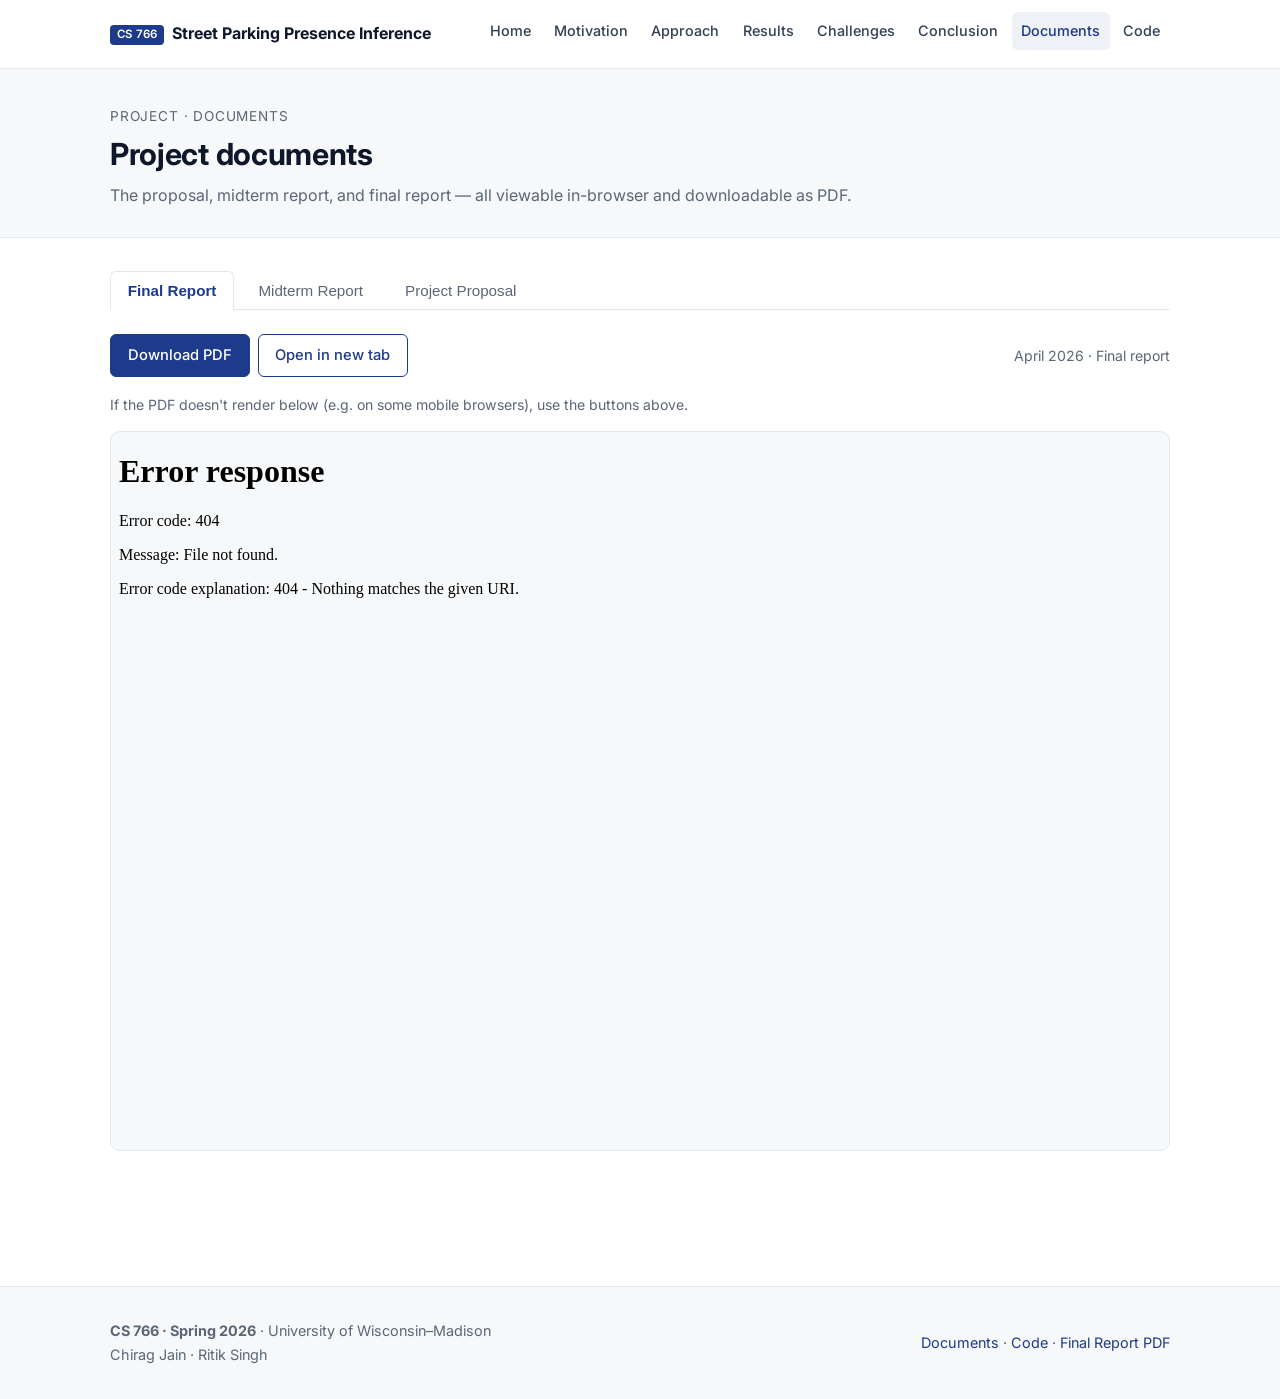
==== documents.html @ 060a1954 "Initial website Multi-page static site for the CS 766 final project (Street Parking Presence Inferen" ====
<!doctype html>
<html lang="en">
<head>
<meta charset="utf-8" />
<meta name="viewport" content="width=device-width, initial-scale=1" />
<title>Documents &middot; Street Parking Presence Inference</title>
<meta name="description" content="Project proposal, midterm report, and final report PDFs for the CS 766 street parking presence inference project." />
<link rel="preconnect" href="https://fonts.googleapis.com" />
<link rel="preconnect" href="https://fonts.gstatic.com" crossorigin />
<link href="https://fonts.googleapis.com/css2?family=Inter:wght@400;500;600;700&family=JetBrains+Mono:wght@400;500&display=swap" rel="stylesheet" />
<link rel="icon" type="image/svg+xml" href="assets/favicon.svg" />
<link rel="icon" type="image/png" sizes="32x32" href="assets/favicon.png" />
<link rel="apple-touch-icon" href="assets/apple-touch-icon.png" />
<link rel="stylesheet" href="assets/css/styles.css" />
<style>
  .doc-tabs {
    display: flex;
    flex-wrap: wrap;
    gap: 0.4rem;
    margin-bottom: 1.5rem;
    border-bottom: 1px solid var(--color-border);
  }
  .doc-tab {
    padding: 0.65rem 1.05rem;
    font-weight: 500;
    font-size: 0.95rem;
    background: transparent;
    border: 1px solid transparent;
    border-bottom: none;
    border-radius: var(--radius-sm) var(--radius-sm) 0 0;
    cursor: pointer;
    color: var(--color-muted);
    transform: translateY(1px);
  }
  .doc-tab:hover { color: var(--color-primary); }
  .doc-tab.active {
    background: white;
    border-color: var(--color-border);
    color: var(--color-primary);
    font-weight: 600;
  }
  .doc-panel { display: none; }
  .doc-panel.active { display: block; }
</style>
</head>
<body>

<nav class="navbar">
  <div class="navbar-inner">
    <a class="nav-brand" href="index.html">
      <span class="nav-brand-tag">CS 766</span>
      <span class="nav-brand-title">Street Parking Presence Inference</span>
    </a>
    <button class="nav-toggle" aria-label="Toggle navigation" aria-expanded="false">&#9776;</button>
    <ul class="nav-links">
      <li><a href="index.html">Home</a></li>
      <li><a href="motivation.html">Motivation</a></li>
      <li><a href="approach.html">Approach</a></li>
      <li><a href="results.html">Results</a></li>
      <li><a href="challenges.html">Challenges</a></li>
      <li><a href="conclusion.html">Conclusion</a></li>
      <li><a href="documents.html">Documents</a></li>
      <li><a href="code.html">Code</a></li>
    </ul>
  </div>
</nav>

<header class="page-hero">
  <div class="container">
    <p class="breadcrumb">Project &middot; Documents</p>
    <h1>Project documents</h1>
    <p>The proposal, midterm report, and final report &mdash; all viewable in-browser and downloadable as PDF.</p>
  </div>
</header>

<main>
<div class="container">

<div class="doc-tabs" role="tablist">
  <button class="doc-tab active" role="tab" data-tab="final" aria-selected="true">Final Report</button>
  <button class="doc-tab" role="tab" data-tab="midterm" aria-selected="false">Midterm Report</button>
  <button class="doc-tab" role="tab" data-tab="proposal" aria-selected="false">Project Proposal</button>
</div>

<!-- Final Report -->
<section class="doc-panel active" id="panel-final" role="tabpanel">
  <div class="pdf-actions">
    <a class="btn" href="assets/pdfs/cs766_report_final.pdf" download>Download PDF</a>
    <a class="btn btn-secondary" href="assets/pdfs/cs766_report_final.pdf" target="_blank" rel="noopener">Open in new tab</a>
    <span class="pdf-meta">April 2026 &middot; Final report</span>
  </div>
  <p class="muted small">If the PDF doesn't render below (e.g. on some mobile browsers), use the buttons above.</p>
  <iframe class="pdf-frame" src="assets/pdfs/cs766_report_final.pdf#view=FitH" title="Final Report"></iframe>
</section>

<!-- Midterm -->
<section class="doc-panel" id="panel-midterm" role="tabpanel">
  <div class="pdf-actions">
    <a class="btn" href="assets/pdfs/cs766_midterm_report.pdf" download>Download PDF</a>
    <a class="btn btn-secondary" href="assets/pdfs/cs766_midterm_report.pdf" target="_blank" rel="noopener">Open in new tab</a>
    <span class="pdf-meta">March 2026 &middot; Midterm progress report</span>
  </div>
  <p class="muted small">Mid-project progress update covering the parking-sign baseline, dataset construction, and initial single-image vs. aggregated experiments.</p>
  <iframe class="pdf-frame" src="assets/pdfs/cs766_midterm_report.pdf#view=FitH" title="Midterm Report"></iframe>
</section>

<!-- Proposal -->
<section class="doc-panel" id="panel-proposal" role="tabpanel">
  <div class="pdf-actions">
    <a class="btn" href="assets/pdfs/cs766_project_proposal.pdf" download>Download PDF</a>
    <a class="btn btn-secondary" href="assets/pdfs/cs766_project_proposal.pdf" target="_blank" rel="noopener">Open in new tab</a>
    <span class="pdf-meta">February 2026 &middot; Project proposal</span>
  </div>
  <p class="muted small">Original proposal: motivation, prior-work survey, planned approach, evaluation plan, and timeline.</p>
  <iframe class="pdf-frame" src="assets/pdfs/cs766_project_proposal.pdf#view=FitH" title="Project Proposal"></iframe>
</section>

</div>
</main>

<footer class="footer">
  <div class="footer-inner">
    <div>
      <strong>CS 766 &middot; Spring 2026</strong> &middot; University of Wisconsin&ndash;Madison<br />
      Chirag Jain &middot; Ritik Singh
    </div>
    <div>
      <a href="documents.html">Documents</a> &middot;
      <a href="code.html">Code</a> &middot;
      <a href="assets/pdfs/cs766_report_final.pdf" target="_blank" rel="noopener">Final Report PDF</a>
    </div>
  </div>
</footer>

<script src="assets/js/main.js"></script>
<script>
  (function () {
    const tabs = document.querySelectorAll('.doc-tab');
    const panels = document.querySelectorAll('.doc-panel');
    tabs.forEach((tab) => {
      tab.addEventListener('click', () => {
        const id = tab.dataset.tab;
        tabs.forEach((t) => {
          const isActive = t === tab;
          t.classList.toggle('active', isActive);
          t.setAttribute('aria-selected', String(isActive));
        });
        panels.forEach((p) => {
          p.classList.toggle('active', p.id === 'panel-' + id);
        });
      });
    });
  })();
</script>
</body>
</html>
---- assets/css/styles.css ----
/* ---------- Reset & base ---------- */
*, *::before, *::after { box-sizing: border-box; }

:root {
  --color-bg: #ffffff;
  --color-surface: #f7f8fa;
  --color-surface-2: #eef1f6;
  --color-border: #e3e7ee;
  --color-text: #1f2937;
  --color-muted: #5b6677;
  --color-primary: #1e3a8a;
  --color-primary-hover: #1d4ed8;
  --color-accent: #b91c1c;
  --color-success: #166534;
  --shadow-sm: 0 1px 2px rgba(15, 23, 42, 0.05);
  --shadow-md: 0 4px 12px rgba(15, 23, 42, 0.06);
  --radius-sm: 6px;
  --radius-md: 10px;
  --radius-lg: 14px;
  --maxw: 1100px;
  --maxw-narrow: 880px;
}

html { scroll-behavior: smooth; }

body {
  margin: 0;
  font-family: "Inter", -apple-system, BlinkMacSystemFont, "Segoe UI", Roboto, Oxygen, Ubuntu, Cantarell, "Helvetica Neue", Arial, sans-serif;
  font-size: 16px;
  line-height: 1.65;
  color: var(--color-text);
  background: var(--color-bg);
  -webkit-font-smoothing: antialiased;
  -moz-osx-font-smoothing: grayscale;
}

a {
  color: var(--color-primary);
  text-decoration: none;
  border-bottom: 1px solid transparent;
  transition: color 0.15s ease, border-color 0.15s ease;
}
a:hover { color: var(--color-primary-hover); border-bottom-color: currentColor; }

h1, h2, h3, h4 {
  color: #0f172a;
  line-height: 1.25;
  margin: 0 0 0.6em;
  font-weight: 700;
}
h1 { font-size: 2.1rem; letter-spacing: -0.01em; }
h2 { font-size: 1.55rem; letter-spacing: -0.005em; margin-top: 2em; }
h3 { font-size: 1.2rem; margin-top: 1.6em; color: #1e293b; }
h4 { font-size: 1.02rem; margin-top: 1.2em; color: #334155; }

p { margin: 0 0 1em; }

ul, ol { padding-left: 1.4em; margin: 0 0 1em; }
li { margin-bottom: 0.35em; }

code, pre {
  font-family: "JetBrains Mono", "Fira Code", ui-monospace, SFMono-Regular, Menlo, monospace;
  font-size: 0.92em;
}
code {
  background: var(--color-surface-2);
  padding: 0.12em 0.4em;
  border-radius: 4px;
  color: #0f172a;
}

hr { border: none; border-top: 1px solid var(--color-border); margin: 2.5em 0; }

/* ---------- Layout ---------- */
.container {
  max-width: var(--maxw);
  margin: 0 auto;
  padding: 0 1.25rem;
}
.container-narrow {
  max-width: var(--maxw-narrow);
  margin: 0 auto;
  padding: 0 1.25rem;
}

main { padding: 2rem 0 4rem; }

/* ---------- Navbar ---------- */
.navbar {
  position: sticky;
  top: 0;
  z-index: 100;
  background: rgba(255, 255, 255, 0.95);
  backdrop-filter: saturate(180%) blur(8px);
  border-bottom: 1px solid var(--color-border);
}
.navbar-inner {
  max-width: var(--maxw);
  margin: 0 auto;
  padding: 0.75rem 1.25rem;
  display: flex;
  align-items: center;
  justify-content: space-between;
  gap: 1rem;
}
.nav-brand {
  font-weight: 700;
  font-size: 1rem;
  color: #0f172a;
  border-bottom: none;
  display: flex;
  align-items: flex-start;
  gap: 0.5rem;
  line-height: 1.3;
  min-width: 0;
}
.nav-brand:hover { color: var(--color-primary); border-bottom: none; }
.nav-brand-tag {
  flex: 0 0 auto;
  align-self: flex-start;
  background: var(--color-primary);
  color: white;
  font-size: 0.72rem;
  font-weight: 600;
  padding: 3px 7px;
  border-radius: 4px;
  letter-spacing: 0.02em;
  line-height: 1.2;
  /* Sit on the first text line of the wrapped title */
  margin-top: 2px;
  white-space: nowrap;
}
.nav-brand-title {
  display: inline;
  min-width: 0;
}

.nav-links {
  display: flex;
  align-items: center;
  gap: 0.25rem;
  list-style: none;
  margin: 0;
  padding: 0;
}
.nav-links a {
  display: block;
  padding: 0.45rem 0.75rem;
  font-size: 0.92rem;
  font-weight: 500;
  color: #334155;
  border-radius: var(--radius-sm);
  border-bottom: none;
}
.nav-links a:hover {
  background: var(--color-surface);
  color: var(--color-primary);
  border-bottom: none;
}
.nav-links a.active {
  background: var(--color-surface-2);
  color: var(--color-primary);
}

.nav-toggle {
  display: none;
  background: transparent;
  border: 1px solid var(--color-border);
  padding: 0.4rem 0.6rem;
  border-radius: var(--radius-sm);
  cursor: pointer;
  font-size: 1rem;
}

@media (max-width: 980px) {
  .nav-toggle { display: inline-flex; align-items: center; justify-content: center; }
  .nav-links {
    display: none;
    flex-direction: column;
    align-items: stretch;
    width: 100%;
    background: white;
    border-top: 1px solid var(--color-border);
    padding: 0.5rem 1.25rem 0.75rem;
  }
  .nav-links.open { display: flex; }
  .navbar-inner { flex-wrap: wrap; }
  .nav-links a { padding: 0.6rem 0.5rem; }
}

/* Tighten nav-link spacing slightly so 8 items fit comfortably on desktop */
@media (min-width: 981px) {
  .nav-links a { padding: 0.45rem 0.6rem; font-size: 0.9rem; }
}

/* ---------- Hero ---------- */
.hero {
  padding: 3rem 0 2.5rem;
  background: linear-gradient(180deg, #f8fafc 0%, #ffffff 100%);
  border-bottom: 1px solid var(--color-border);
}
.hero h1 {
  font-size: 2.4rem;
  margin-bottom: 0.4em;
  letter-spacing: -0.015em;
}
.hero .subtitle {
  font-size: 1.1rem;
  color: var(--color-muted);
  max-width: 820px;
  margin: 0 auto 1.5em;
  text-align: center;
}
.hero .authors {
  font-size: 1rem;
  color: #334155;
  margin-bottom: 0.4em;
}
.hero .affiliation {
  font-size: 0.95rem;
  color: var(--color-muted);
}
.hero-center { text-align: center; }

.hero-cta {
  display: flex;
  flex-wrap: wrap;
  gap: 0.6rem;
  justify-content: center;
  margin-top: 1.5rem;
}

/* ---------- Buttons ---------- */
.btn {
  display: inline-flex;
  align-items: center;
  gap: 0.45rem;
  padding: 0.55rem 1.05rem;
  background: var(--color-primary);
  color: white;
  font-weight: 500;
  font-size: 0.92rem;
  border-radius: var(--radius-sm);
  border: 1px solid var(--color-primary);
  cursor: pointer;
  transition: background 0.15s ease, transform 0.05s ease;
}
.btn:hover {
  background: var(--color-primary-hover);
  border-color: var(--color-primary-hover);
  color: white;
  border-bottom: 1px solid var(--color-primary-hover);
}
.btn-secondary {
  background: white;
  color: var(--color-primary);
}
.btn-secondary:hover {
  background: var(--color-surface);
  color: var(--color-primary);
}
.btn-ghost {
  background: transparent;
  color: var(--color-primary);
  border-color: var(--color-border);
}
.btn-ghost:hover {
  background: var(--color-surface);
  border-color: var(--color-primary);
  color: var(--color-primary);
}

/* ---------- Section / cards ---------- */
.section { margin: 3rem 0; }
.section-title {
  font-size: 1.7rem;
  margin-bottom: 0.4em;
  letter-spacing: -0.005em;
}
.section-lead {
  font-size: 1.05rem;
  color: var(--color-muted);
  margin-bottom: 1.5em;
}

.card {
  background: white;
  border: 1px solid var(--color-border);
  border-radius: var(--radius-md);
  padding: 1.25rem 1.5rem;
  box-shadow: var(--shadow-sm);
}
.card + .card { margin-top: 1rem; }

.callout {
  border-left: 4px solid var(--color-primary);
  background: var(--color-surface);
  padding: 0.9rem 1.1rem;
  margin: 1.25rem 0;
  border-radius: 0 var(--radius-sm) var(--radius-sm) 0;
}
.callout p:last-child { margin-bottom: 0; }
.callout-warn { border-left-color: #d97706; background: #fffbeb; }
.callout-success { border-left-color: var(--color-success); background: #f0fdf4; }
.callout-note { border-left-color: var(--color-muted); background: var(--color-surface); }

/* Highlight stat blocks */
.stat-grid {
  display: grid;
  grid-template-columns: repeat(auto-fit, minmax(180px, 1fr));
  gap: 1rem;
  margin: 1.25rem 0;
}
.stat {
  background: white;
  border: 1px solid var(--color-border);
  border-radius: var(--radius-md);
  padding: 1rem 1.1rem;
  text-align: center;
}
.stat-value {
  font-size: 1.6rem;
  font-weight: 700;
  color: var(--color-primary);
  line-height: 1.1;
}
.stat-label {
  display: block;
  margin-top: 0.4em;
  font-size: 0.82rem;
  color: var(--color-muted);
  text-transform: uppercase;
  letter-spacing: 0.04em;
}

/* ---------- Tables ---------- */
.table-wrap { overflow-x: auto; margin: 1.25rem 0; }
table {
  width: 100%;
  border-collapse: collapse;
  font-size: 0.94rem;
  background: white;
  border-radius: var(--radius-md);
  overflow: hidden;
  border: 1px solid var(--color-border);
}
th, td {
  text-align: left;
  padding: 0.7rem 0.85rem;
  border-bottom: 1px solid var(--color-border);
}
th {
  background: var(--color-surface);
  font-weight: 600;
  font-size: 0.85rem;
  letter-spacing: 0.02em;
  text-transform: uppercase;
  color: #334155;
}
tbody tr:last-child td { border-bottom: none; }
tbody tr:hover { background: #fafbfd; }
td.num, th.num { text-align: right; font-variant-numeric: tabular-nums; }
.table-caption {
  font-size: 0.88rem;
  color: var(--color-muted);
  margin-top: -0.5em;
  margin-bottom: 1.25em;
  text-align: center;
  font-style: italic;
}

/* ---------- Figures / images ---------- */
.figure {
  margin: 1.5rem 0 1.75rem;
}
.figure img {
  display: block;
  width: 100%;
  height: auto;
  border-radius: var(--radius-md);
  border: 1px solid var(--color-border);
  background: var(--color-surface);
}
.figure-caption {
  font-size: 0.88rem;
  color: var(--color-muted);
  margin-top: 0.6em;
  text-align: center;
  line-height: 1.5;
}

.figure-grid {
  display: grid;
  gap: 0.85rem;
  margin: 1.5rem 0 1.75rem;
}
.figure-grid.cols-2 { grid-template-columns: repeat(2, 1fr); }
.figure-grid.cols-3 { grid-template-columns: repeat(3, 1fr); }
.figure-grid.cols-5 { grid-template-columns: repeat(5, 1fr); }
@media (max-width: 720px) {
  .figure-grid.cols-2,
  .figure-grid.cols-3,
  .figure-grid.cols-5 { grid-template-columns: 1fr; }
}
.figure-grid .figure { margin: 0; }
.figure-grid .figure img { background: white; }
.figure-grid .figure-caption { font-size: 0.8rem; }

.figure-zoom { cursor: zoom-in; transition: transform 0.18s ease; }
.figure-zoom:hover { transform: translateY(-1px); }

/* Lightbox overlay */
.lightbox {
  position: fixed;
  inset: 0;
  background: rgba(15, 23, 42, 0.92);
  display: none;
  align-items: center;
  justify-content: center;
  z-index: 1000;
  padding: 2rem;
  cursor: zoom-out;
}
.lightbox.open { display: flex; }
.lightbox img {
  max-width: 100%;
  max-height: 100%;
  border-radius: var(--radius-md);
  box-shadow: 0 12px 40px rgba(0,0,0,0.5);
}
.lightbox-close {
  position: absolute;
  top: 1rem; right: 1.25rem;
  color: white;
  font-size: 1.5rem;
  background: none;
  border: none;
  cursor: pointer;
}

/* ---------- Page hero (smaller, for non-home pages) ---------- */
.page-hero {
  background: var(--color-surface);
  border-bottom: 1px solid var(--color-border);
  padding: 2.25rem 0 1.75rem;
}
.page-hero h1 {
  font-size: 1.9rem;
  margin-bottom: 0.3em;
}
.page-hero .breadcrumb {
  font-size: 0.85rem;
  color: var(--color-muted);
  text-transform: uppercase;
  letter-spacing: 0.06em;
  margin-bottom: 0.6em;
}
.page-hero p { color: var(--color-muted); margin: 0; max-width: 780px; }

/* ---------- Tags ---------- */
.tag {
  display: inline-block;
  padding: 0.2em 0.65em;
  font-size: 0.78rem;
  font-weight: 600;
  border-radius: 999px;
  background: var(--color-surface-2);
  color: #334155;
  letter-spacing: 0.02em;
}
.tag-primary { background: #dbeafe; color: #1d4ed8; }
.tag-accent { background: #fee2e2; color: var(--color-accent); }
.tag-success { background: #dcfce7; color: var(--color-success); }
.tag-warn { background: #fef3c7; color: #92400e; }

/* ---------- TOC (in-page table of contents) ---------- */
.toc {
  background: var(--color-surface);
  border: 1px solid var(--color-border);
  border-radius: var(--radius-md);
  padding: 1rem 1.25rem;
  margin-bottom: 1.5rem;
}
.toc h4 {
  margin: 0 0 0.5em;
  font-size: 0.82rem;
  text-transform: uppercase;
  letter-spacing: 0.06em;
  color: var(--color-muted);
}
.toc ul,
.toc ol {
  list-style: none;
  padding: 0;
  margin: 0;
  display: grid;
  grid-template-columns: repeat(auto-fit, minmax(240px, 1fr));
  gap: 0.3em 1.25em;
}
.toc ol { counter-reset: toc-counter; }
.toc li { margin: 0; }
.toc ol > li {
  counter-increment: toc-counter;
  display: flex;
  align-items: baseline;
  gap: 0.5em;
}
.toc ol > li::before {
  content: counter(toc-counter) ".";
  flex: 0 0 auto;
  min-width: 1.5em;
  color: var(--color-muted);
  font-weight: 700;
  font-size: 0.85em;
  font-variant-numeric: tabular-nums;
  text-align: right;
}
.toc a {
  font-size: 0.92rem;
  border-bottom: none;
}
.toc a:hover { border-bottom: 1px solid currentColor; }

/* Multi-column hierarchical TOC (used on Results) */
.toc-multi .toc-cols {
  display: grid;
  grid-template-columns: repeat(3, 1fr);
  gap: 0.5rem 2rem;
  align-items: start;
}
@media (max-width: 900px) {
  .toc-multi .toc-cols { grid-template-columns: repeat(2, 1fr); }
}
@media (max-width: 600px) {
  .toc-multi .toc-cols { grid-template-columns: 1fr; }
}
.toc-multi .toc-col + .toc-col { padding-top: 0; }
.toc-multi .toc-section {
  margin: 0 0 0.35em;
  font-weight: 700;
  font-size: 0.95rem;
  color: #0f172a;
}
.toc-multi .toc-section a { color: #0f172a; }
.toc-multi .toc-section a:hover { color: var(--color-primary); }
.toc-multi .toc-sublist {
  list-style: none;
  padding: 0 0 0 0.25rem;
  margin: 0 0 0.85rem;
}
.toc-multi .toc-sublist li { margin: 0 0 0.18em; }
.toc-multi .toc-sublist a { font-size: 0.88rem; }
.toc-prefix {
  display: inline-block;
  min-width: 2.1em;
  margin-right: 0.35em;
  color: var(--color-muted);
  font-weight: 700;
  font-variant-numeric: tabular-nums;
  font-size: 0.82em;
  text-align: right;
}
.toc-multi .toc-section .toc-prefix { color: var(--color-primary); font-size: 0.95em; }

/* ---------- PDF viewer ---------- */
.pdf-frame {
  width: 100%;
  height: 80vh;
  min-height: 600px;
  border: 1px solid var(--color-border);
  border-radius: var(--radius-md);
  background: var(--color-surface);
}
.pdf-actions {
  display: flex;
  flex-wrap: wrap;
  gap: 0.5rem;
  margin-bottom: 1rem;
  align-items: center;
}
.pdf-meta {
  font-size: 0.88rem;
  color: var(--color-muted);
  margin-left: auto;
}

/* ---------- Footer ---------- */
.footer {
  border-top: 1px solid var(--color-border);
  background: var(--color-surface);
  padding: 2rem 0;
  margin-top: 4rem;
  font-size: 0.9rem;
  color: var(--color-muted);
}
.footer-inner {
  max-width: var(--maxw);
  margin: 0 auto;
  padding: 0 1.25rem;
  display: flex;
  flex-wrap: wrap;
  gap: 1rem;
  justify-content: space-between;
  align-items: center;
}

/* ---------- Cards grid (home overview) ---------- */
.cards-grid {
  display: grid;
  grid-template-columns: repeat(auto-fit, minmax(260px, 1fr));
  gap: 1rem;
  margin: 1.5rem 0;
}
.cards-grid .card {
  display: flex;
  flex-direction: column;
}
.cards-grid .card h3 { margin-top: 0; }
.cards-grid .card p { color: var(--color-muted); flex: 1; }
.cards-grid .card a.btn { align-self: flex-start; margin-top: 0.5em; }

/* ---------- Math (KaTeX overrides) ---------- */
.katex-display {
  margin: 1.25em 0 !important;
  overflow-x: auto;
  overflow-y: hidden;
}

/* ---------- Misc ---------- */
.muted { color: var(--color-muted); }
.center { text-align: center; }
.mt-0 { margin-top: 0 !important; }
.mb-0 { margin-bottom: 0 !important; }
.mb-2 { margin-bottom: 1.5rem !important; }
.small { font-size: 0.88rem; }
.divider {
  height: 1px;
  background: var(--color-border);
  margin: 2.5em 0;
  border: none;
}
.kbd {
  display: inline-block;
  padding: 0.1em 0.45em;
  font-family: inherit;
  font-size: 0.85em;
  font-weight: 600;
  background: var(--color-surface-2);
  border: 1px solid var(--color-border);
  border-bottom-width: 2px;
  border-radius: 4px;
}

/* ---------- Cue badges (Sign / Meter / Curb / Aggregation) ---------- */
.cue-tag {
  display: inline-flex;
  align-items: center;
  vertical-align: middle;
  margin-left: 0.55em;
  padding: 0.18em 0.65em;
  font-size: 0.66rem;
  font-weight: 700;
  letter-spacing: 0.06em;
  text-transform: uppercase;
  border-radius: 999px;
  line-height: 1.4;
  white-space: nowrap;
}
.cue-tag::before {
  content: "";
  display: inline-block;
  width: 0.5em;
  height: 0.5em;
  border-radius: 999px;
  margin-right: 0.45em;
  background: currentColor;
  opacity: 0.85;
}
.cue-sign        { background: #dbeafe; color: #1d4ed8; }
.cue-meter       { background: #fef3c7; color: #92400e; }
.cue-curb        { background: #dcfce7; color: #166534; }
.cue-aggregation { background: #ede9fe; color: #6d28d9; }
.cue-all         { background: #f3f4f6; color: #374151; }

/* legend row above sections */
.cue-legend {
  display: flex;
  flex-wrap: wrap;
  gap: 0.5rem;
  margin: 0.25rem 0 1.5rem;
}

/* ---------- Lightbox slideshow controls ---------- */
.lightbox {
  flex-direction: column;
}
.lightbox-stage {
  position: relative;
  display: flex;
  align-items: center;
  justify-content: center;
  width: 100%;
  height: 100%;
  pointer-events: none;
}
.lightbox-stage img { pointer-events: auto; }

.lightbox-prev,
.lightbox-next {
  position: absolute;
  top: 50%;
  transform: translateY(-50%);
  width: 48px;
  height: 48px;
  display: inline-flex;
  align-items: center;
  justify-content: center;
  background: rgba(255, 255, 255, 0.12);
  color: white;
  border: 1px solid rgba(255, 255, 255, 0.2);
  border-radius: 999px;
  font-size: 1.5rem;
  cursor: pointer;
  user-select: none;
  pointer-events: auto;
  transition: background 0.15s ease, transform 0.05s ease;
}
.lightbox-prev:hover,
.lightbox-next:hover { background: rgba(255, 255, 255, 0.25); }
.lightbox-prev { left: 1.25rem; }
.lightbox-next { right: 1.25rem; }
.lightbox-prev[disabled],
.lightbox-next[disabled],
.lightbox-prev[hidden],
.lightbox-next[hidden] { display: none !important; }

.lightbox-counter {
  position: absolute;
  bottom: 1.25rem;
  left: 50%;
  transform: translateX(-50%);
  color: white;
  background: rgba(0, 0, 0, 0.5);
  padding: 0.35rem 0.85rem;
  border-radius: 999px;
  font-size: 0.85rem;
  font-variant-numeric: tabular-nums;
  pointer-events: none;
}
.lightbox-caption {
  position: absolute;
  bottom: 3.5rem;
  left: 50%;
  transform: translateX(-50%);
  max-width: min(900px, calc(100% - 2rem));
  color: white;
  background: rgba(0, 0, 0, 0.5);
  padding: 0.45rem 0.9rem;
  border-radius: 6px;
  font-size: 0.9rem;
  text-align: center;
  pointer-events: none;
}
.lightbox-caption:empty { display: none; }

@media (max-width: 600px) {
  .lightbox-prev, .lightbox-next { width: 40px; height: 40px; font-size: 1.2rem; }
  .lightbox-prev { left: 0.5rem; }
  .lightbox-next { right: 0.5rem; }
  .lightbox-caption { bottom: 3rem; font-size: 0.82rem; padding: 0.35rem 0.7rem; }
}
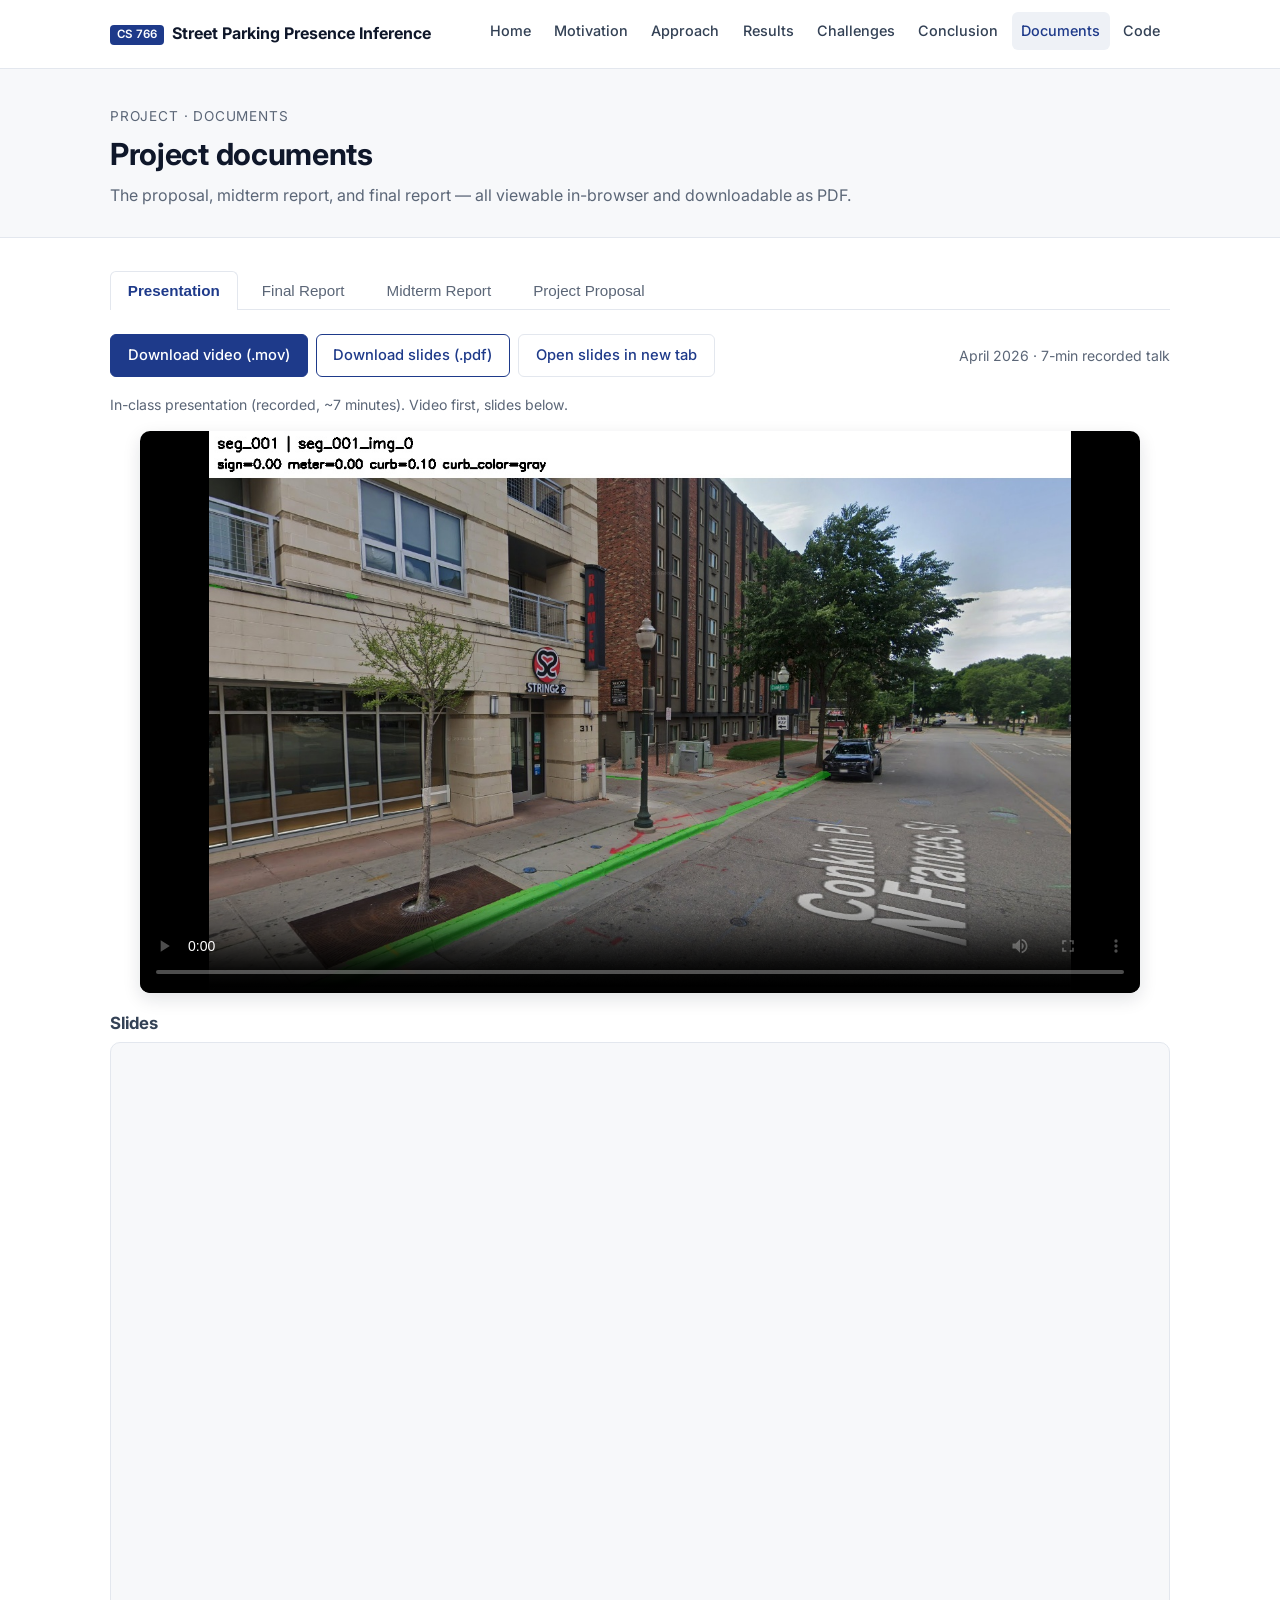
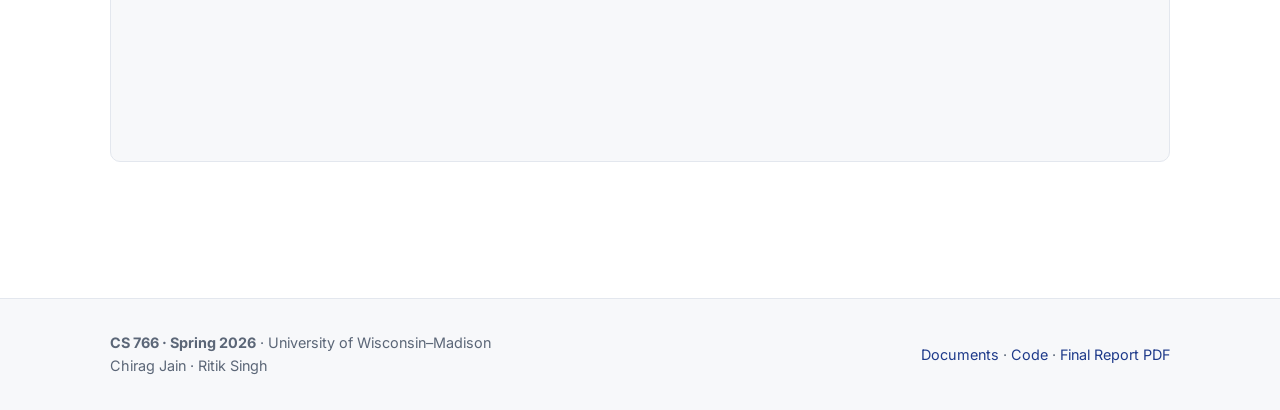
==== commit 2e19d3b1: "Add presentation tab (recorded video + slides PDF) - New 'Presentation' tab on the Documents page (d" ====
--- a/documents.html
+++ b/documents.html
@@ -41,6 +41,21 @@
   }
   .doc-panel { display: none; }
   .doc-panel.active { display: block; }
+  .presentation-video {
+    display: block;
+    width: 100%;
+    max-width: 1000px;
+    aspect-ratio: 16 / 9;
+    margin: 0.5rem auto 1.25rem;
+    background: #000;
+    border-radius: var(--radius-md);
+    box-shadow: 0 6px 18px rgba(15, 23, 42, 0.12);
+  }
+  .presentation-h3 {
+    margin: 1.25rem 0 0.5rem;
+    font-size: 1.05rem;
+    color: #334155;
+  }
 </style>
 </head>
 <body>
@@ -77,13 +92,42 @@
 <div class="container">
 
 <div class="doc-tabs" role="tablist">
-  <button class="doc-tab active" role="tab" data-tab="final" aria-selected="true">Final Report</button>
+  <button class="doc-tab active" role="tab" data-tab="presentation" aria-selected="true">Presentation</button>
+  <button class="doc-tab" role="tab" data-tab="final" aria-selected="false">Final Report</button>
   <button class="doc-tab" role="tab" data-tab="midterm" aria-selected="false">Midterm Report</button>
   <button class="doc-tab" role="tab" data-tab="proposal" aria-selected="false">Project Proposal</button>
 </div>
 
+<!-- Presentation -->
+<section class="doc-panel active" id="panel-presentation" role="tabpanel">
+  <div class="pdf-actions">
+    <a class="btn" href="assets/videos/cs766_presentation.mov" download>Download video (.mov)</a>
+    <a class="btn btn-secondary" href="assets/pdfs/cs766_presentation.pdf" download>Download slides (.pdf)</a>
+    <a class="btn btn-ghost" href="assets/pdfs/cs766_presentation.pdf" target="_blank" rel="noopener">Open slides in new tab</a>
+    <span class="pdf-meta">April 2026 &middot; 7-min recorded talk</span>
+  </div>
+  <p class="muted small">In-class presentation (recorded, ~7 minutes). Video first, slides below.</p>
+
+  <video
+    controls
+    preload="metadata"
+    playsinline
+    class="presentation-video"
+    poster="assets/images/figures/seg_001_img_0_annotated.jpg"
+  >
+    <source src="assets/videos/cs766_presentation.mov" type="video/mp4" />
+    <source src="assets/videos/cs766_presentation.mov" type="video/quicktime" />
+    Your browser doesn&rsquo;t support embedded video.
+    <a href="assets/videos/cs766_presentation.mov">Download the recording</a>
+    to watch it locally.
+  </video>
+
+  <h3 class="presentation-h3">Slides</h3>
+  <iframe class="pdf-frame" src="assets/pdfs/cs766_presentation.pdf#view=FitH" title="Presentation Slides"></iframe>
+</section>
+
 <!-- Final Report -->
-<section class="doc-panel active" id="panel-final" role="tabpanel">
+<section class="doc-panel" id="panel-final" role="tabpanel">
   <div class="pdf-actions">
     <a class="btn" href="assets/pdfs/cs766_report_final.pdf" download>Download PDF</a>
     <a class="btn btn-secondary" href="assets/pdfs/cs766_report_final.pdf" target="_blank" rel="noopener">Open in new tab</a>
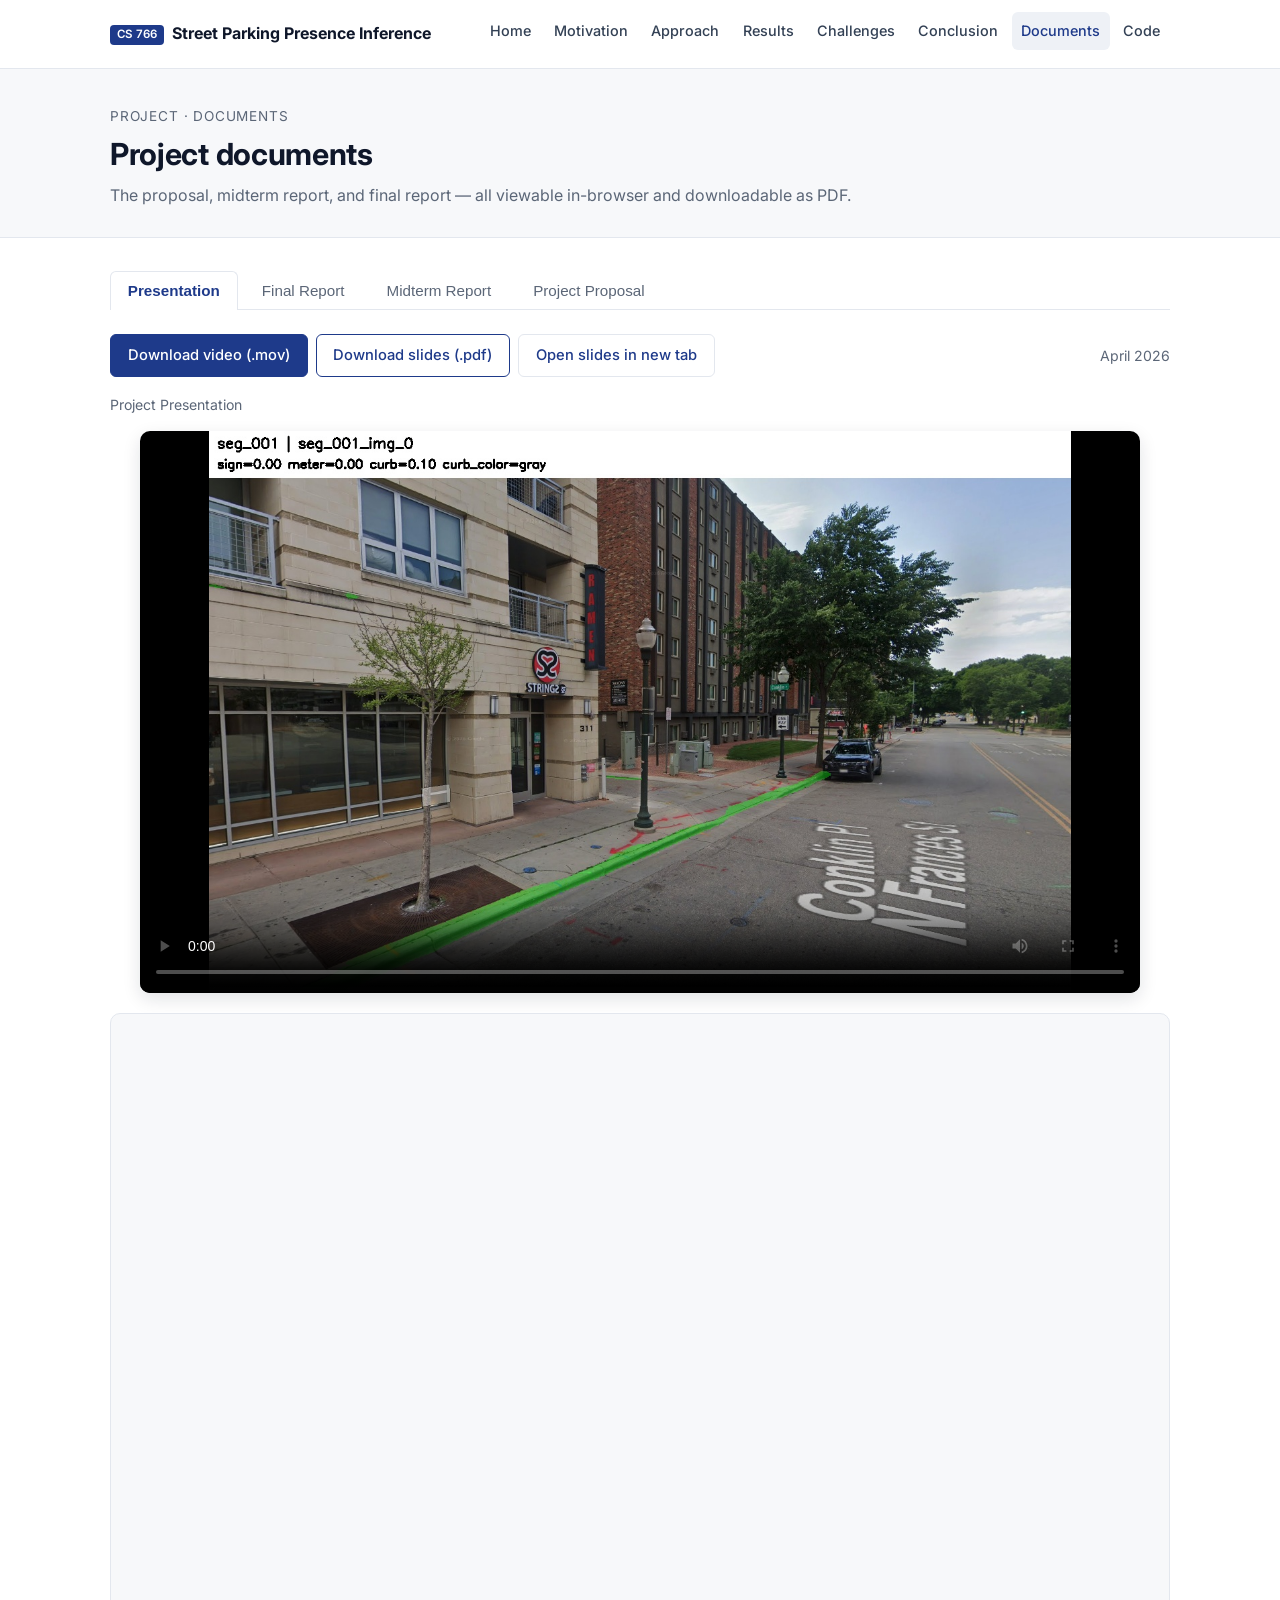
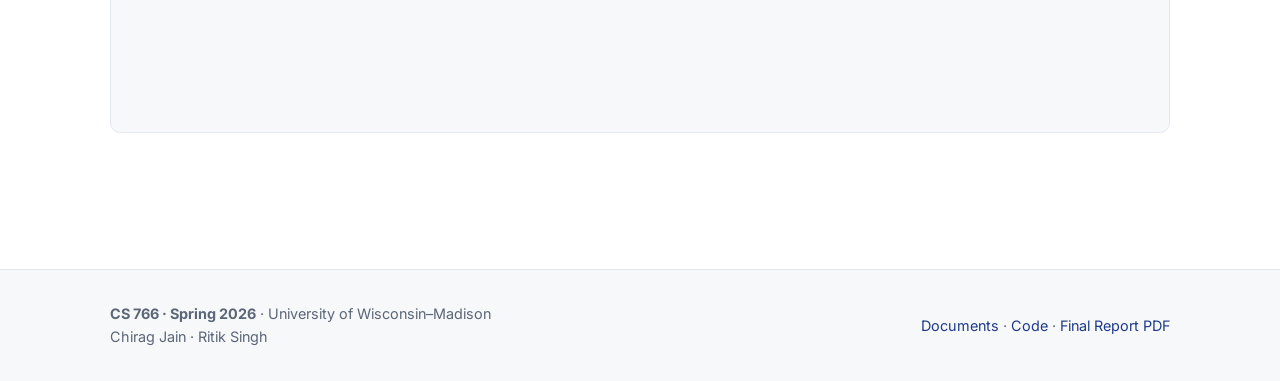
==== commit ae033a8a: "Tighten presentation tab copy - Drop the 'In-class presentation, ~7 minutes' descriptor and the   'S" ====
--- a/documents.html
+++ b/documents.html
@@ -104,9 +104,9 @@
     <a class="btn" href="assets/videos/cs766_presentation.mov" download>Download video (.mov)</a>
     <a class="btn btn-secondary" href="assets/pdfs/cs766_presentation.pdf" download>Download slides (.pdf)</a>
     <a class="btn btn-ghost" href="assets/pdfs/cs766_presentation.pdf" target="_blank" rel="noopener">Open slides in new tab</a>
-    <span class="pdf-meta">April 2026 &middot; 7-min recorded talk</span>
+    <span class="pdf-meta">April 2026</span>
   </div>
-  <p class="muted small">In-class presentation (recorded, ~7 minutes). Video first, slides below.</p>
+  <p class="muted small">Project Presentation</p>
 
   <video
     controls
@@ -122,7 +122,6 @@
     to watch it locally.
   </video>
 
-  <h3 class="presentation-h3">Slides</h3>
   <iframe class="pdf-frame" src="assets/pdfs/cs766_presentation.pdf#view=FitH" title="Presentation Slides"></iframe>
 </section>
 
